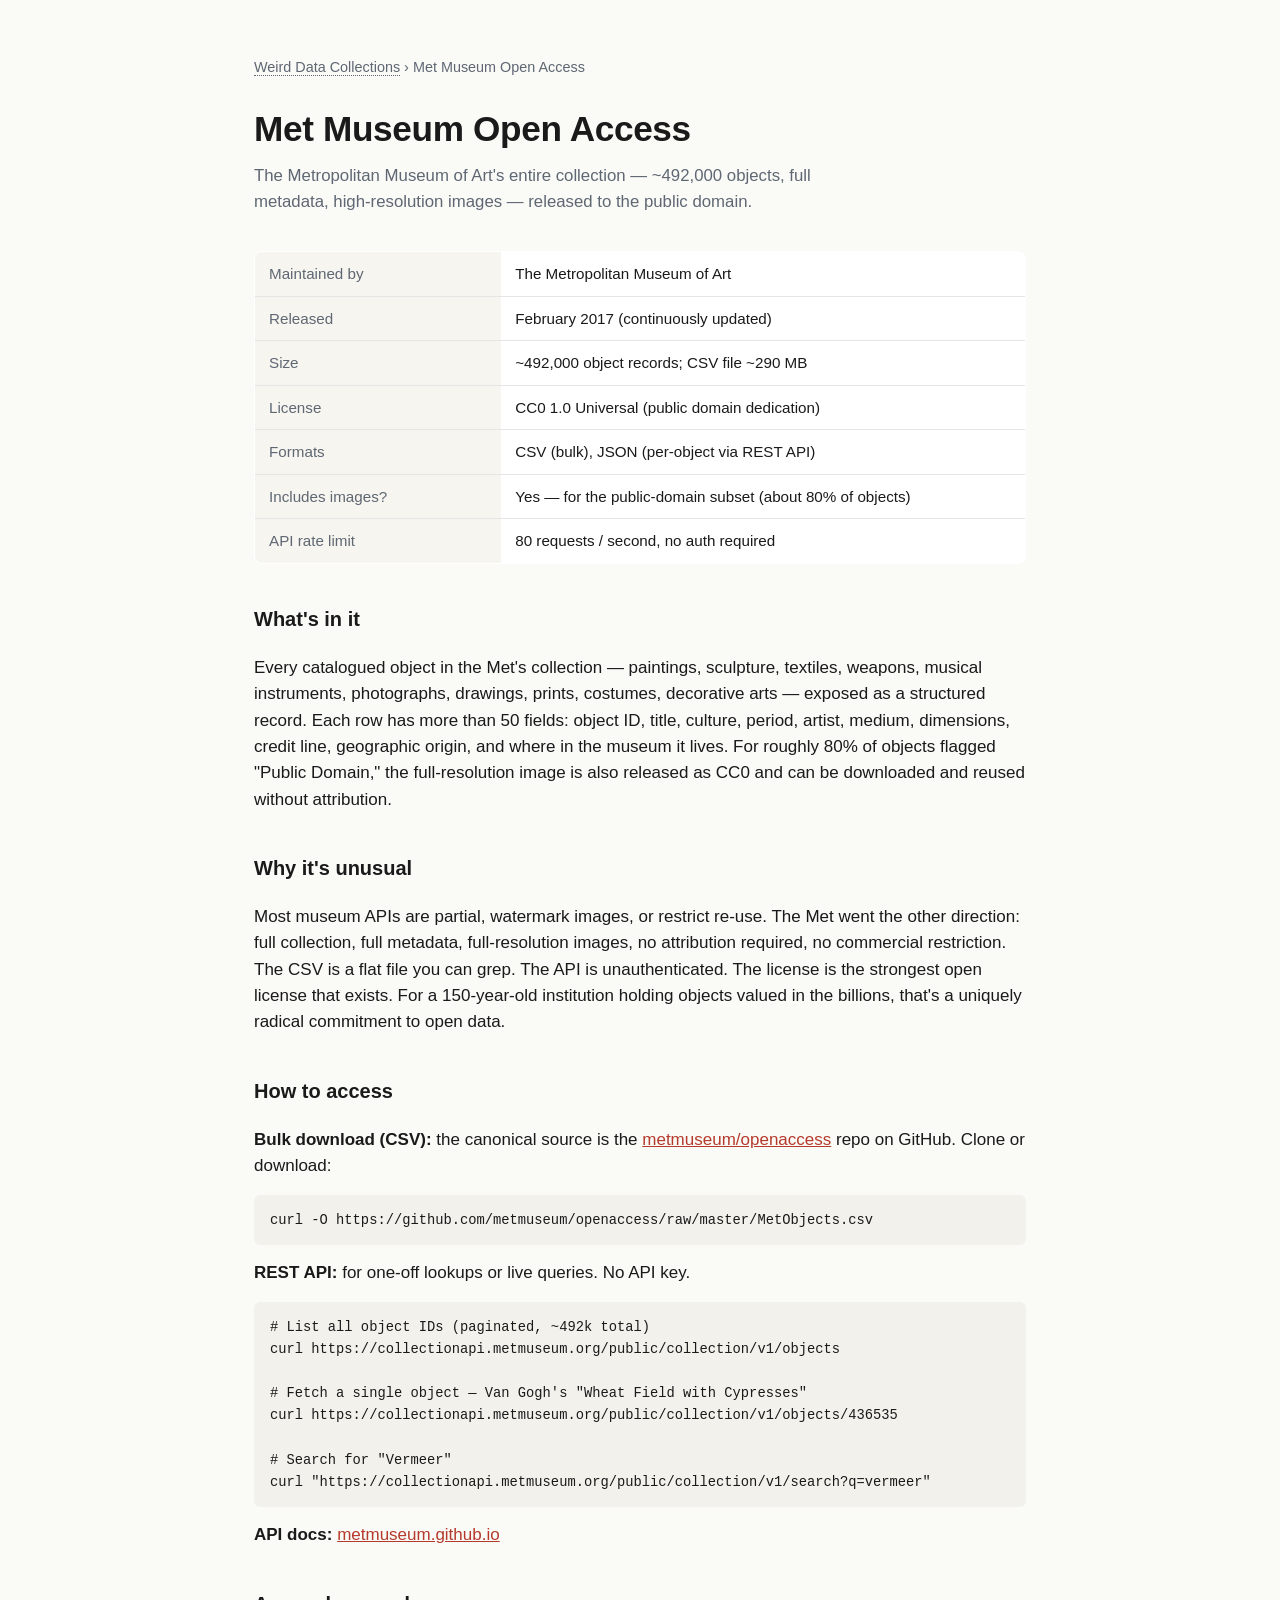
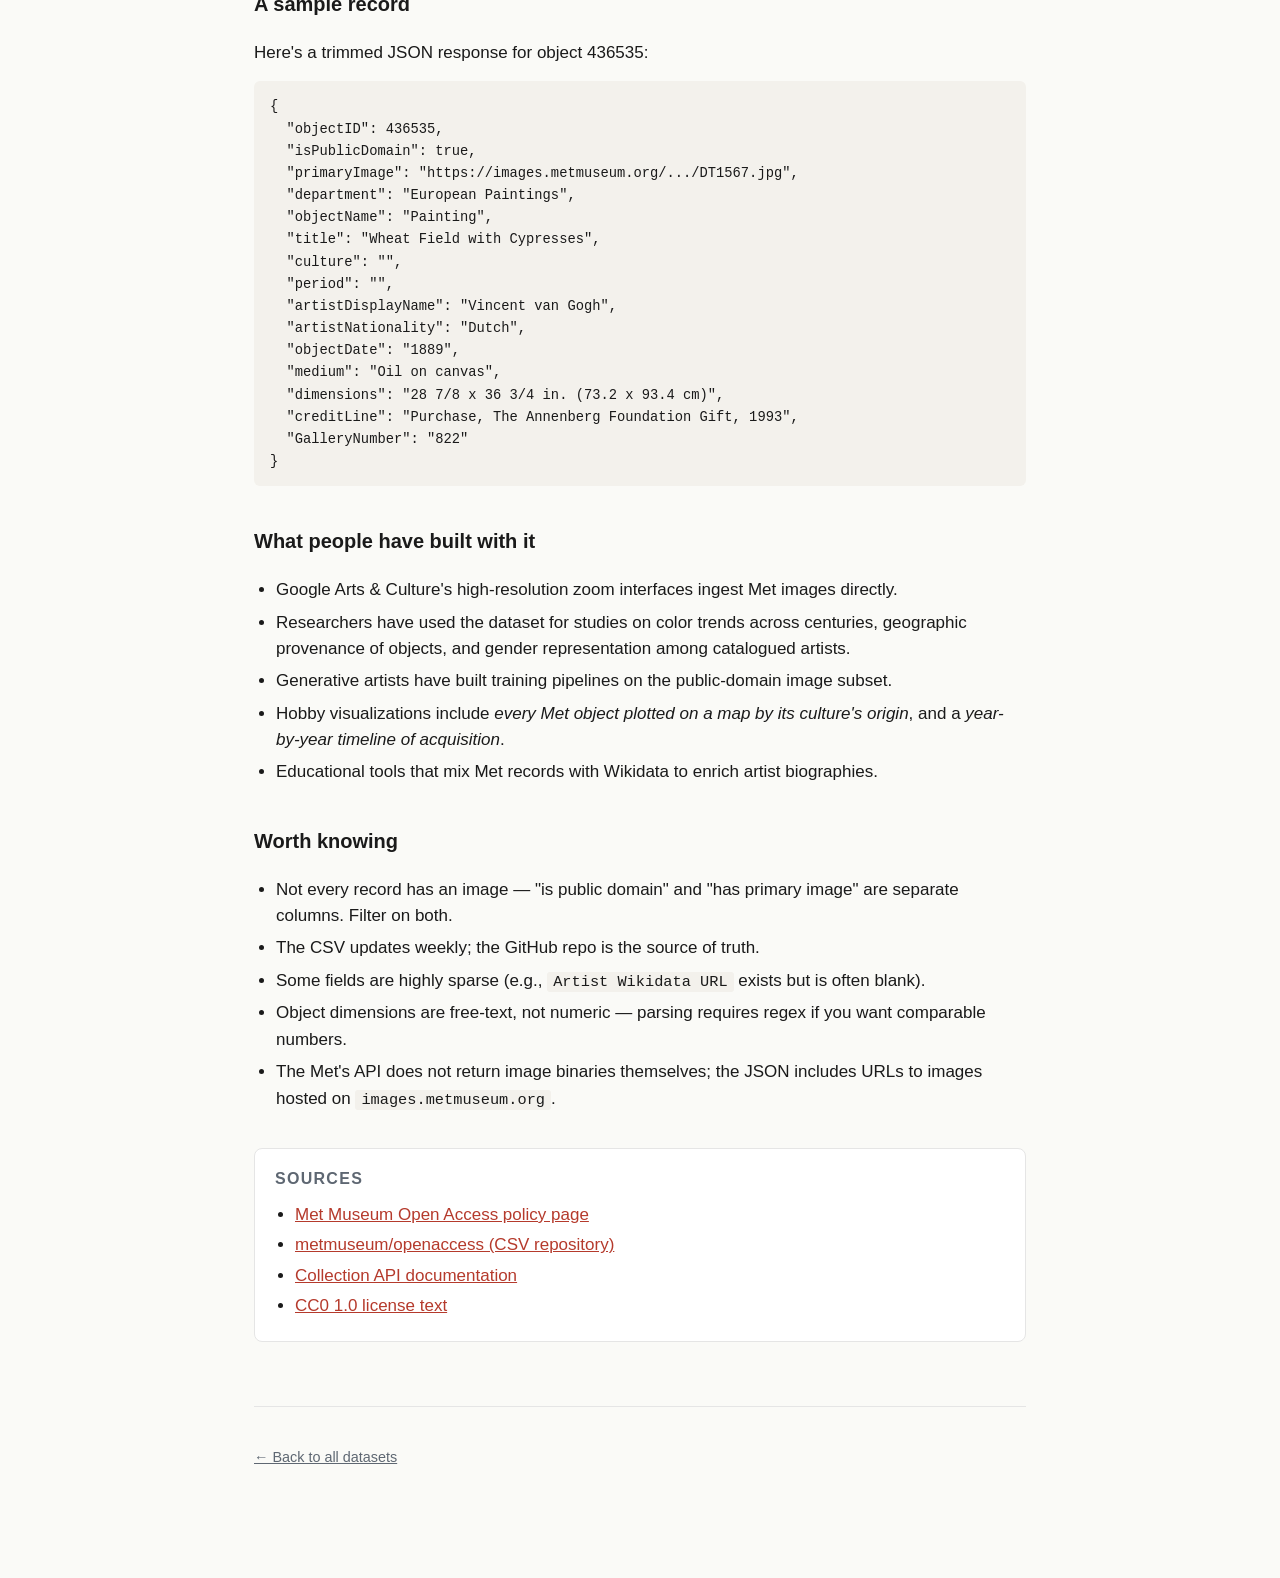
==== datasets/met-museum-open-access/index.html @ 6c37293d "Add detail-page template + Met Museum first example; extract CSS to shared file" ====
<!DOCTYPE html>
<html lang="en">
<head>
    <meta charset="UTF-8">
    <meta name="viewport" content="width=device-width, initial-scale=1.0">
    <title>Met Museum Open Access — Every Artwork as CC0 Data | Weird Data Collections</title>
    <meta name="description" content="The Metropolitan Museum of Art's Open Access dataset: ~492,000 artworks with full metadata and high-resolution images, released as CC0. Download the CSV, query the API, see sample records.">
    <link rel="canonical" href="https://wierddatacollections.com/datasets/met-museum-open-access/">
    <meta name="robots" content="index, follow, max-image-preview:large">
    <meta name="theme-color" content="#b53a2c">

    <link rel="icon" type="image/svg+xml" href="/favicon.svg">
    <link rel="stylesheet" href="/styles.css">

    <meta property="og:type" content="article">
    <meta property="og:site_name" content="Weird Data Collections">
    <meta property="og:title" content="Met Museum Open Access — Every Artwork as CC0 Data">
    <meta property="og:description" content="Nearly half a million artworks with full metadata and high-res images, released as CC0. How to download and query the dataset.">
    <meta property="og:url" content="https://wierddatacollections.com/datasets/met-museum-open-access/">
    <meta property="og:image" content="https://wierddatacollections.com/og-image.png">
    <meta property="og:image:width" content="1200">
    <meta property="og:image:height" content="630">

    <meta name="twitter:card" content="summary_large_image">
    <meta name="twitter:title" content="Met Museum Open Access — Every Artwork as CC0 Data">
    <meta name="twitter:description" content="Nearly half a million artworks with full metadata and high-res images, released as CC0.">
    <meta name="twitter:image" content="https://wierddatacollections.com/og-image.png">

    <script type="application/ld+json">
    {
        "@context": "https://schema.org",
        "@type": "Dataset",
        "name": "The Metropolitan Museum of Art Open Access",
        "alternateName": "Met Museum Open Access",
        "description": "Metadata and image rights for nearly half a million objects in the Metropolitan Museum of Art's collection, released into the public domain under CC0.",
        "url": "https://www.metmuseum.org/art/collection",
        "sameAs": "https://github.com/metmuseum/openaccess",
        "license": "https://creativecommons.org/publicdomain/zero/1.0/",
        "isAccessibleForFree": true,
        "creator": {
            "@type": "Organization",
            "name": "The Metropolitan Museum of Art",
            "url": "https://www.metmuseum.org/"
        },
        "publisher": {
            "@type": "Organization",
            "name": "The Metropolitan Museum of Art"
        },
        "keywords": ["art", "museum", "open access", "public domain", "metadata", "CC0", "cultural heritage"],
        "distribution": [
            {
                "@type": "DataDownload",
                "encodingFormat": "text/csv",
                "contentUrl": "https://github.com/metmuseum/openaccess/raw/master/MetObjects.csv"
            },
            {
                "@type": "DataDownload",
                "encodingFormat": "application/json",
                "contentUrl": "https://collectionapi.metmuseum.org/public/collection/v1/objects"
            }
        ],
        "variableMeasured": [
            "Object ID", "Department", "Object Name", "Title", "Culture",
            "Period", "Dynasty", "Reign", "Artist Display Name", "Artist Nationality",
            "Object Begin Date", "Object End Date", "Medium", "Dimensions",
            "Credit Line", "Geography Type", "City", "State", "Country", "Region"
        ]
    }
    </script>
    <script type="application/ld+json">
    {
        "@context": "https://schema.org",
        "@type": "BreadcrumbList",
        "itemListElement": [
            { "@type": "ListItem", "position": 1, "name": "Weird Data Collections", "item": "https://wierddatacollections.com/" },
            { "@type": "ListItem", "position": 2, "name": "Met Museum Open Access", "item": "https://wierddatacollections.com/datasets/met-museum-open-access/" }
        ]
    }
    </script>
</head>
<body>
    <div class="wrap">
        <nav class="crumb">
            <a href="/">Weird Data Collections</a> &rsaquo; <span>Met Museum Open Access</span>
        </nav>

        <article>
            <h1>Met Museum Open Access</h1>
            <p class="subtitle">The Metropolitan Museum of Art's entire collection — ~492,000 objects, full metadata, high-resolution images — released to the public domain.</p>

            <table class="facts">
                <tr><th>Maintained by</th><td>The Metropolitan Museum of Art</td></tr>
                <tr><th>Released</th><td>February 2017 (continuously updated)</td></tr>
                <tr><th>Size</th><td>~492,000 object records; CSV file ~290 MB</td></tr>
                <tr><th>License</th><td>CC0 1.0 Universal (public domain dedication)</td></tr>
                <tr><th>Formats</th><td>CSV (bulk), JSON (per-object via REST API)</td></tr>
                <tr><th>Includes images?</th><td>Yes — for the public-domain subset (about 80% of objects)</td></tr>
                <tr><th>API rate limit</th><td>80 requests / second, no auth required</td></tr>
            </table>

            <h3>What's in it</h3>
            <p>Every catalogued object in the Met's collection — paintings, sculpture, textiles, weapons, musical instruments, photographs, drawings, prints, costumes, decorative arts — exposed as a structured record. Each row has more than 50 fields: object ID, title, culture, period, artist, medium, dimensions, credit line, geographic origin, and where in the museum it lives. For roughly 80% of objects flagged "Public Domain," the full-resolution image is also released as CC0 and can be downloaded and reused without attribution.</p>

            <h3>Why it's unusual</h3>
            <p>Most museum APIs are partial, watermark images, or restrict re-use. The Met went the other direction: full collection, full metadata, full-resolution images, no attribution required, no commercial restriction. The CSV is a flat file you can grep. The API is unauthenticated. The license is the strongest open license that exists. For a 150-year-old institution holding objects valued in the billions, that's a uniquely radical commitment to open data.</p>

            <h3>How to access</h3>
            <p><strong>Bulk download (CSV):</strong> the canonical source is the <a href="https://github.com/metmuseum/openaccess">metmuseum/openaccess</a> repo on GitHub. Clone or download:</p>
            <pre><code>curl -O https://github.com/metmuseum/openaccess/raw/master/MetObjects.csv</code></pre>

            <p><strong>REST API:</strong> for one-off lookups or live queries. No API key.</p>
            <pre><code># List all object IDs (paginated, ~492k total)
curl https://collectionapi.metmuseum.org/public/collection/v1/objects

# Fetch a single object — Van Gogh's "Wheat Field with Cypresses"
curl https://collectionapi.metmuseum.org/public/collection/v1/objects/436535

# Search for "Vermeer"
curl "https://collectionapi.metmuseum.org/public/collection/v1/search?q=vermeer"</code></pre>

            <p><strong>API docs:</strong> <a href="https://metmuseum.github.io/">metmuseum.github.io</a></p>

            <h3>A sample record</h3>
            <p>Here's a trimmed JSON response for object 436535:</p>
            <pre><code>{
  "objectID": 436535,
  "isPublicDomain": true,
  "primaryImage": "https://images.metmuseum.org/.../DT1567.jpg",
  "department": "European Paintings",
  "objectName": "Painting",
  "title": "Wheat Field with Cypresses",
  "culture": "",
  "period": "",
  "artistDisplayName": "Vincent van Gogh",
  "artistNationality": "Dutch",
  "objectDate": "1889",
  "medium": "Oil on canvas",
  "dimensions": "28 7/8 x 36 3/4 in. (73.2 x 93.4 cm)",
  "creditLine": "Purchase, The Annenberg Foundation Gift, 1993",
  "GalleryNumber": "822"
}</code></pre>

            <h3>What people have built with it</h3>
            <ul class="body">
                <li>Google Arts &amp; Culture's high-resolution zoom interfaces ingest Met images directly.</li>
                <li>Researchers have used the dataset for studies on color trends across centuries, geographic provenance of objects, and gender representation among catalogued artists.</li>
                <li>Generative artists have built training pipelines on the public-domain image subset.</li>
                <li>Hobby visualizations include <em>every Met object plotted on a map by its culture's origin</em>, and a <em>year-by-year timeline of acquisition</em>.</li>
                <li>Educational tools that mix Met records with Wikidata to enrich artist biographies.</li>
            </ul>

            <h3>Worth knowing</h3>
            <ul class="body">
                <li>Not every record has an image — "is public domain" and "has primary image" are separate columns. Filter on both.</li>
                <li>The CSV updates weekly; the GitHub repo is the source of truth.</li>
                <li>Some fields are highly sparse (e.g., <code>Artist Wikidata URL</code> exists but is often blank).</li>
                <li>Object dimensions are free-text, not numeric — parsing requires regex if you want comparable numbers.</li>
                <li>The Met's API does not return image binaries themselves; the JSON includes URLs to images hosted on <code>images.metmuseum.org</code>.</li>
            </ul>

            <div class="sources">
                <h3>Sources</h3>
                <ul>
                    <li><a href="https://www.metmuseum.org/about-the-met/policies-and-documents/open-access">Met Museum Open Access policy page</a></li>
                    <li><a href="https://github.com/metmuseum/openaccess">metmuseum/openaccess (CSV repository)</a></li>
                    <li><a href="https://metmuseum.github.io/">Collection API documentation</a></li>
                    <li><a href="https://creativecommons.org/publicdomain/zero/1.0/">CC0 1.0 license text</a></li>
                </ul>
            </div>
        </article>

        <footer>
            <p><a href="/">&larr; Back to all datasets</a></p>
        </footer>
    </div>
</body>
</html>
---- styles.css ----
:root {
    --ink: #1a1a1a;
    --muted: #5e6772;
    --accent: #b53a2c;
    --rule: #e5e5e5;
    --bg: #fafaf7;
    --card: #ffffff;
}
* { box-sizing: border-box; }
body {
    margin: 0;
    font-family: -apple-system, BlinkMacSystemFont, "Segoe UI", Roboto, Helvetica, Arial, sans-serif;
    font-size: 17px;
    line-height: 1.55;
    color: var(--ink);
    background: var(--bg);
}
.wrap { max-width: 820px; margin: 0 auto; padding: 56px 24px 96px; }

a { color: var(--accent); }

header.site { border-bottom: 1px solid var(--rule); padding-bottom: 28px; margin-bottom: 36px; }
header.site h1 { font-size: 2.1rem; margin: 0 0 8px; letter-spacing: -0.01em; }
header.site h1 a { color: var(--ink); text-decoration: none; }
header.site h1 .accent { color: var(--accent); }
header.site .tagline { color: var(--muted); margin: 0; max-width: 60ch; }

h2 {
    font-size: 1.15rem;
    text-transform: uppercase;
    letter-spacing: 0.08em;
    color: var(--muted);
    margin: 40px 0 14px;
    font-weight: 600;
}

ul.collections { list-style: none; padding: 0; margin: 0; display: grid; gap: 10px; }
ul.collections li {
    background: var(--card);
    border: 1px solid var(--rule);
    border-radius: 8px;
    padding: 14px 18px;
    transition: border-color 0.15s ease;
}
ul.collections li:hover { border-color: var(--accent); }
ul.collections a.title {
    color: var(--ink);
    text-decoration: none;
    font-weight: 600;
}
ul.collections a.title:hover { color: var(--accent); }
ul.collections .desc {
    display: block;
    color: var(--muted);
    font-size: 0.95rem;
    margin-top: 2px;
}
ul.collections .host {
    font-family: ui-monospace, SFMono-Regular, Menlo, monospace;
    font-size: 0.78rem;
    color: var(--muted);
    margin-left: 6px;
}
ul.collections .has-detail::after {
    content: " →";
    color: var(--accent);
    font-weight: 600;
}

nav.crumb { font-size: 0.9rem; color: var(--muted); margin-bottom: 24px; }
nav.crumb a { color: var(--muted); text-decoration: none; border-bottom: 1px dotted var(--muted); }
nav.crumb a:hover { color: var(--accent); border-bottom-color: var(--accent); }

article h1 { font-size: 2.2rem; margin: 0 0 6px; letter-spacing: -0.01em; }
article .subtitle { color: var(--muted); margin: 0 0 36px; font-size: 1.05rem; max-width: 60ch; }
article h3 { margin-top: 40px; font-size: 1.25rem; }
article p { margin: 14px 0; }
article ul.body { padding-left: 22px; }
article ul.body li { margin: 6px 0; }
article code, article pre {
    font-family: ui-monospace, SFMono-Regular, Menlo, monospace;
    font-size: 0.9em;
}
article pre {
    background: #f3f1ec;
    padding: 14px 16px;
    border-radius: 6px;
    overflow-x: auto;
    line-height: 1.45;
}
article code:not(pre code) {
    background: #f3f1ec;
    padding: 1px 6px;
    border-radius: 3px;
}

table.facts {
    width: 100%;
    border-collapse: collapse;
    margin: 24px 0;
    background: var(--card);
    border: 1px solid var(--rule);
    border-radius: 8px;
    overflow: hidden;
}
table.facts th, table.facts td {
    text-align: left;
    padding: 10px 14px;
    border-bottom: 1px solid var(--rule);
    font-size: 0.95rem;
}
table.facts tr:last-child th, table.facts tr:last-child td { border-bottom: 0; }
table.facts th {
    width: 32%;
    color: var(--muted);
    font-weight: 500;
    background: #f7f5f0;
}

.sources { margin-top: 36px; padding: 18px 20px; background: var(--card); border: 1px solid var(--rule); border-radius: 8px; }
.sources h3 { margin: 0 0 10px; font-size: 1rem; text-transform: uppercase; letter-spacing: 0.08em; color: var(--muted); }
.sources ul { margin: 0; padding-left: 20px; }
.sources li { margin: 4px 0; }

footer {
    margin-top: 64px;
    padding-top: 24px;
    border-top: 1px solid var(--rule);
    color: var(--muted);
    font-size: 0.9rem;
}
footer a { color: var(--muted); }
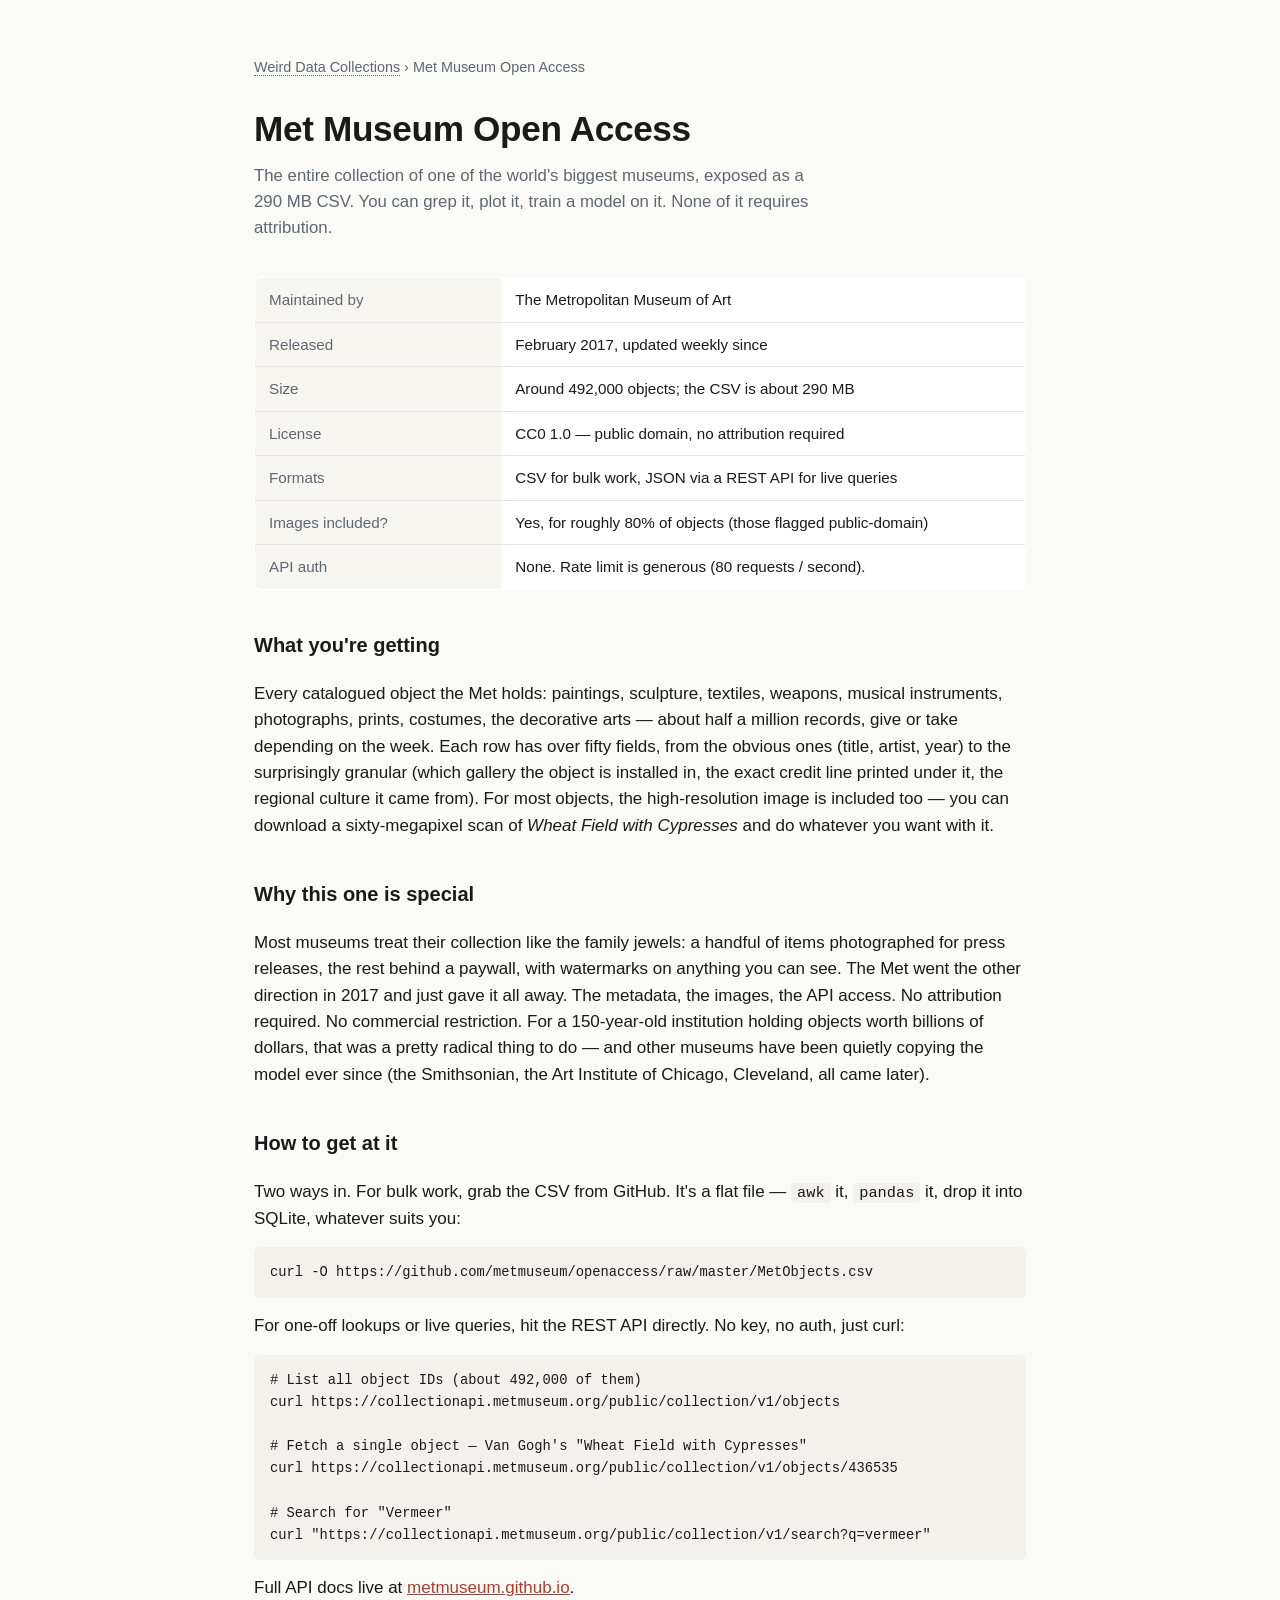
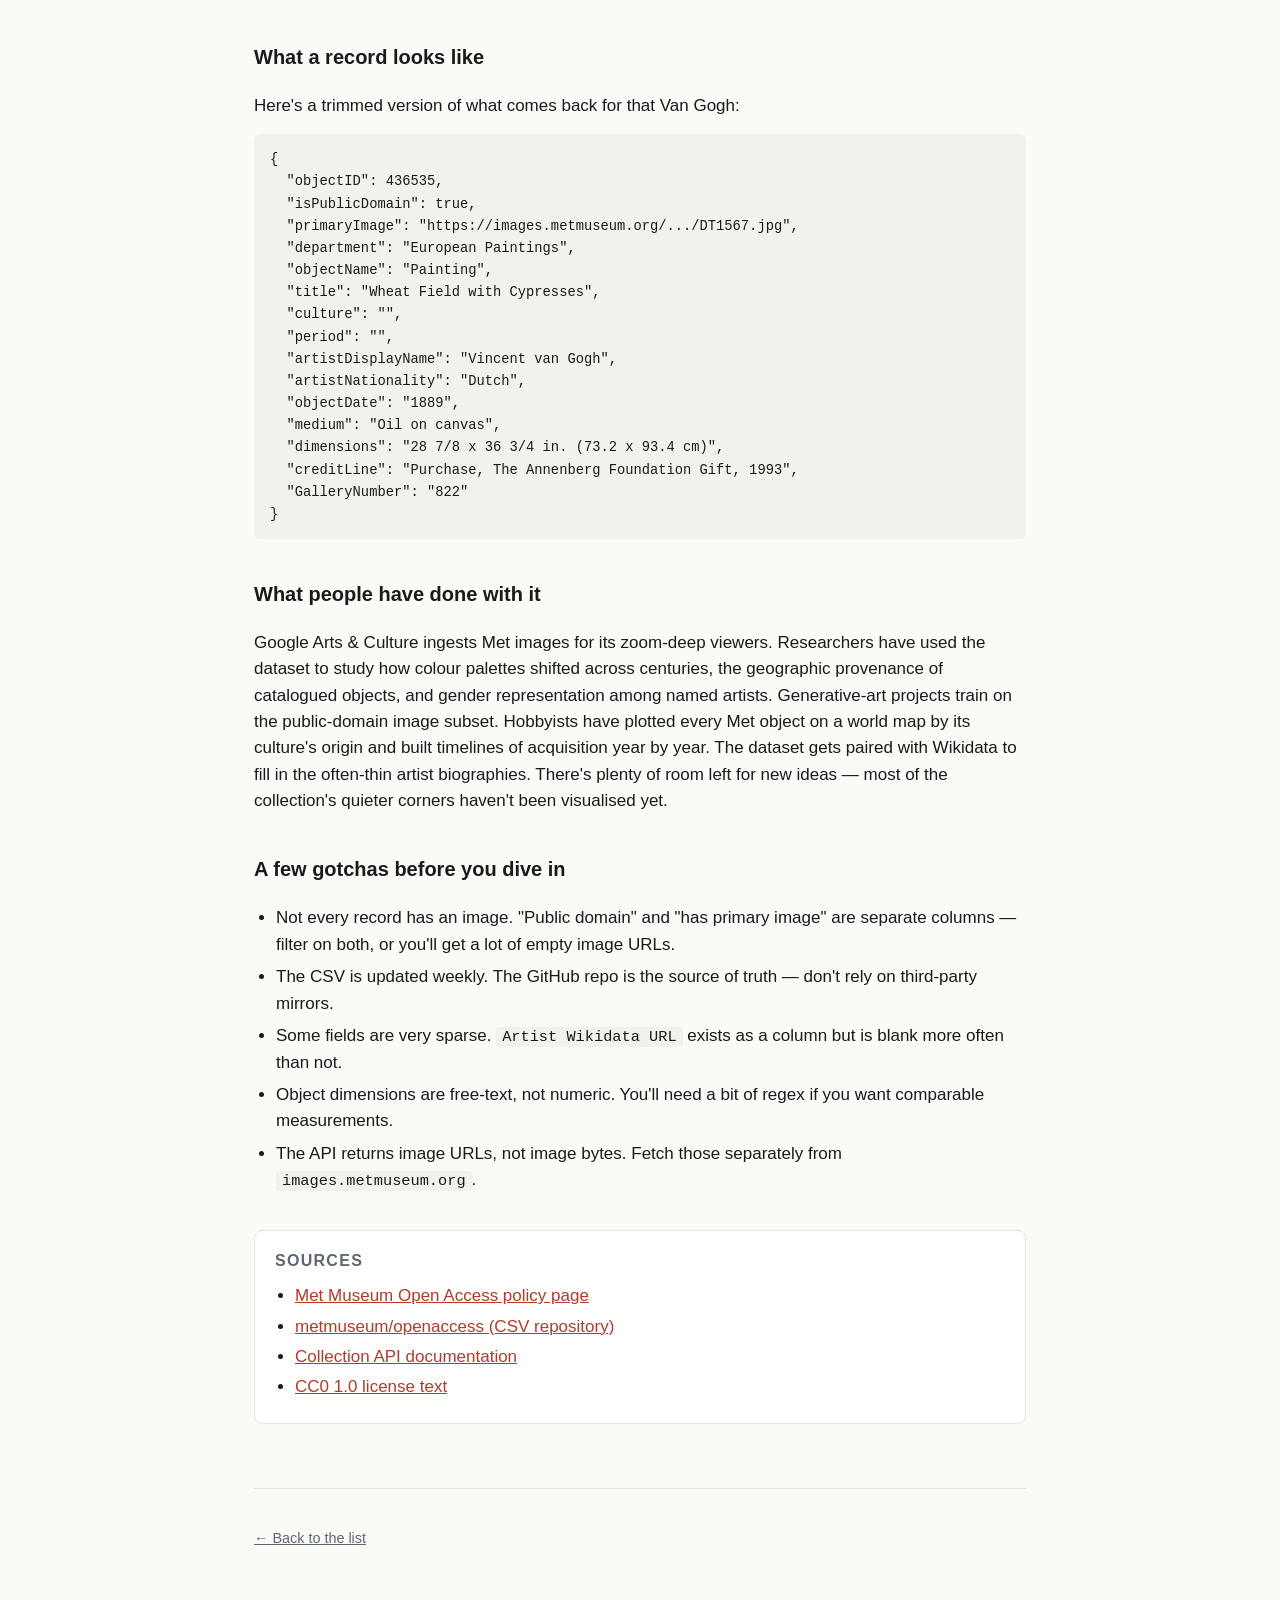
==== commit 73dc0fc5: "Rewrite copy in warmer, human voice — keep SEO metadata intact" ====
--- a/datasets/met-museum-open-access/index.html
+++ b/datasets/met-museum-open-access/index.html
@@ -86,30 +86,30 @@
 
         <article>
             <h1>Met Museum Open Access</h1>
-            <p class="subtitle">The Metropolitan Museum of Art's entire collection — ~492,000 objects, full metadata, high-resolution images — released to the public domain.</p>
+            <p class="subtitle">The entire collection of one of the world's biggest museums, exposed as a 290 MB CSV. You can grep it, plot it, train a model on it. None of it requires attribution.</p>
 
             <table class="facts">
                 <tr><th>Maintained by</th><td>The Metropolitan Museum of Art</td></tr>
-                <tr><th>Released</th><td>February 2017 (continuously updated)</td></tr>
-                <tr><th>Size</th><td>~492,000 object records; CSV file ~290 MB</td></tr>
-                <tr><th>License</th><td>CC0 1.0 Universal (public domain dedication)</td></tr>
-                <tr><th>Formats</th><td>CSV (bulk), JSON (per-object via REST API)</td></tr>
-                <tr><th>Includes images?</th><td>Yes — for the public-domain subset (about 80% of objects)</td></tr>
-                <tr><th>API rate limit</th><td>80 requests / second, no auth required</td></tr>
+                <tr><th>Released</th><td>February 2017, updated weekly since</td></tr>
+                <tr><th>Size</th><td>Around 492,000 objects; the CSV is about 290 MB</td></tr>
+                <tr><th>License</th><td>CC0 1.0 — public domain, no attribution required</td></tr>
+                <tr><th>Formats</th><td>CSV for bulk work, JSON via a REST API for live queries</td></tr>
+                <tr><th>Images included?</th><td>Yes, for roughly 80% of objects (those flagged public-domain)</td></tr>
+                <tr><th>API auth</th><td>None. Rate limit is generous (80 requests / second).</td></tr>
             </table>
 
-            <h3>What's in it</h3>
-            <p>Every catalogued object in the Met's collection — paintings, sculpture, textiles, weapons, musical instruments, photographs, drawings, prints, costumes, decorative arts — exposed as a structured record. Each row has more than 50 fields: object ID, title, culture, period, artist, medium, dimensions, credit line, geographic origin, and where in the museum it lives. For roughly 80% of objects flagged "Public Domain," the full-resolution image is also released as CC0 and can be downloaded and reused without attribution.</p>
+            <h3>What you're getting</h3>
+            <p>Every catalogued object the Met holds: paintings, sculpture, textiles, weapons, musical instruments, photographs, prints, costumes, the decorative arts — about half a million records, give or take depending on the week. Each row has over fifty fields, from the obvious ones (title, artist, year) to the surprisingly granular (which gallery the object is installed in, the exact credit line printed under it, the regional culture it came from). For most objects, the high-resolution image is included too — you can download a sixty-megapixel scan of <em>Wheat Field with Cypresses</em> and do whatever you want with it.</p>
 
-            <h3>Why it's unusual</h3>
-            <p>Most museum APIs are partial, watermark images, or restrict re-use. The Met went the other direction: full collection, full metadata, full-resolution images, no attribution required, no commercial restriction. The CSV is a flat file you can grep. The API is unauthenticated. The license is the strongest open license that exists. For a 150-year-old institution holding objects valued in the billions, that's a uniquely radical commitment to open data.</p>
+            <h3>Why this one is special</h3>
+            <p>Most museums treat their collection like the family jewels: a handful of items photographed for press releases, the rest behind a paywall, with watermarks on anything you can see. The Met went the other direction in 2017 and just gave it all away. The metadata, the images, the API access. No attribution required. No commercial restriction. For a 150-year-old institution holding objects worth billions of dollars, that was a pretty radical thing to do — and other museums have been quietly copying the model ever since (the Smithsonian, the Art Institute of Chicago, Cleveland, all came later).</p>
 
-            <h3>How to access</h3>
-            <p><strong>Bulk download (CSV):</strong> the canonical source is the <a href="https://github.com/metmuseum/openaccess">metmuseum/openaccess</a> repo on GitHub. Clone or download:</p>
+            <h3>How to get at it</h3>
+            <p>Two ways in. For bulk work, grab the CSV from GitHub. It's a flat file — <code>awk</code> it, <code>pandas</code> it, drop it into SQLite, whatever suits you:</p>
             <pre><code>curl -O https://github.com/metmuseum/openaccess/raw/master/MetObjects.csv</code></pre>
 
-            <p><strong>REST API:</strong> for one-off lookups or live queries. No API key.</p>
-            <pre><code># List all object IDs (paginated, ~492k total)
+            <p>For one-off lookups or live queries, hit the REST API directly. No key, no auth, just curl:</p>
+            <pre><code># List all object IDs (about 492,000 of them)
 curl https://collectionapi.metmuseum.org/public/collection/v1/objects
 
 # Fetch a single object — Van Gogh's "Wheat Field with Cypresses"
@@ -118,10 +118,10 @@
 # Search for "Vermeer"
 curl "https://collectionapi.metmuseum.org/public/collection/v1/search?q=vermeer"</code></pre>
 
-            <p><strong>API docs:</strong> <a href="https://metmuseum.github.io/">metmuseum.github.io</a></p>
+            <p>Full API docs live at <a href="https://metmuseum.github.io/">metmuseum.github.io</a>.</p>
 
-            <h3>A sample record</h3>
-            <p>Here's a trimmed JSON response for object 436535:</p>
+            <h3>What a record looks like</h3>
+            <p>Here's a trimmed version of what comes back for that Van Gogh:</p>
             <pre><code>{
   "objectID": 436535,
   "isPublicDomain": true,
@@ -140,22 +140,16 @@
   "GalleryNumber": "822"
 }</code></pre>
 
-            <h3>What people have built with it</h3>
+            <h3>What people have done with it</h3>
+            <p>Google Arts &amp; Culture ingests Met images for its zoom-deep viewers. Researchers have used the dataset to study how colour palettes shifted across centuries, the geographic provenance of catalogued objects, and gender representation among named artists. Generative-art projects train on the public-domain image subset. Hobbyists have plotted every Met object on a world map by its culture's origin and built timelines of acquisition year by year. The dataset gets paired with Wikidata to fill in the often-thin artist biographies. There's plenty of room left for new ideas — most of the collection's quieter corners haven't been visualised yet.</p>
+
+            <h3>A few gotchas before you dive in</h3>
             <ul class="body">
-                <li>Google Arts &amp; Culture's high-resolution zoom interfaces ingest Met images directly.</li>
-                <li>Researchers have used the dataset for studies on color trends across centuries, geographic provenance of objects, and gender representation among catalogued artists.</li>
-                <li>Generative artists have built training pipelines on the public-domain image subset.</li>
-                <li>Hobby visualizations include <em>every Met object plotted on a map by its culture's origin</em>, and a <em>year-by-year timeline of acquisition</em>.</li>
-                <li>Educational tools that mix Met records with Wikidata to enrich artist biographies.</li>
-            </ul>
-
-            <h3>Worth knowing</h3>
-            <ul class="body">
-                <li>Not every record has an image — "is public domain" and "has primary image" are separate columns. Filter on both.</li>
-                <li>The CSV updates weekly; the GitHub repo is the source of truth.</li>
-                <li>Some fields are highly sparse (e.g., <code>Artist Wikidata URL</code> exists but is often blank).</li>
-                <li>Object dimensions are free-text, not numeric — parsing requires regex if you want comparable numbers.</li>
-                <li>The Met's API does not return image binaries themselves; the JSON includes URLs to images hosted on <code>images.metmuseum.org</code>.</li>
+                <li>Not every record has an image. "Public domain" and "has primary image" are separate columns — filter on both, or you'll get a lot of empty image URLs.</li>
+                <li>The CSV is updated weekly. The GitHub repo is the source of truth — don't rely on third-party mirrors.</li>
+                <li>Some fields are very sparse. <code>Artist Wikidata URL</code> exists as a column but is blank more often than not.</li>
+                <li>Object dimensions are free-text, not numeric. You'll need a bit of regex if you want comparable measurements.</li>
+                <li>The API returns image URLs, not image bytes. Fetch those separately from <code>images.metmuseum.org</code>.</li>
             </ul>
 
             <div class="sources">
@@ -170,7 +164,7 @@
         </article>
 
         <footer>
-            <p><a href="/">&larr; Back to all datasets</a></p>
+            <p><a href="/">&larr; Back to the list</a></p>
         </footer>
     </div>
 </body>
